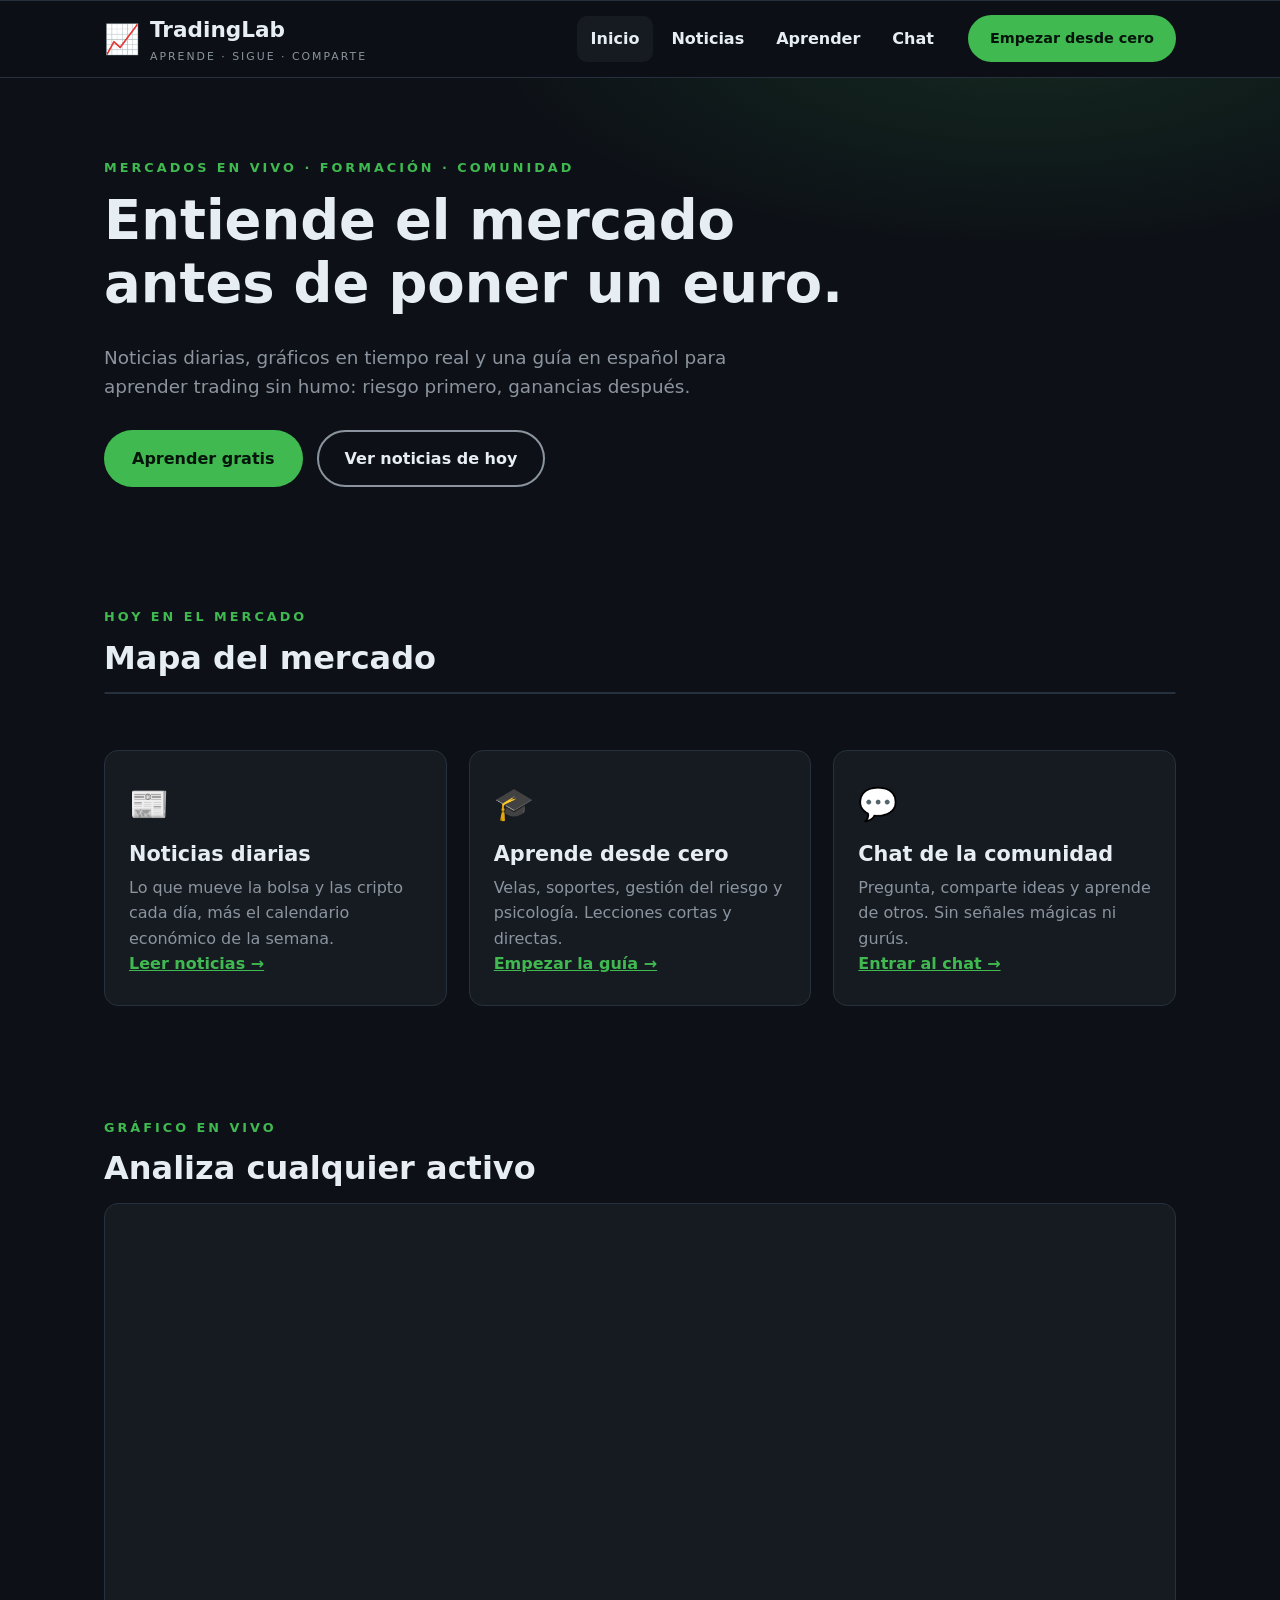
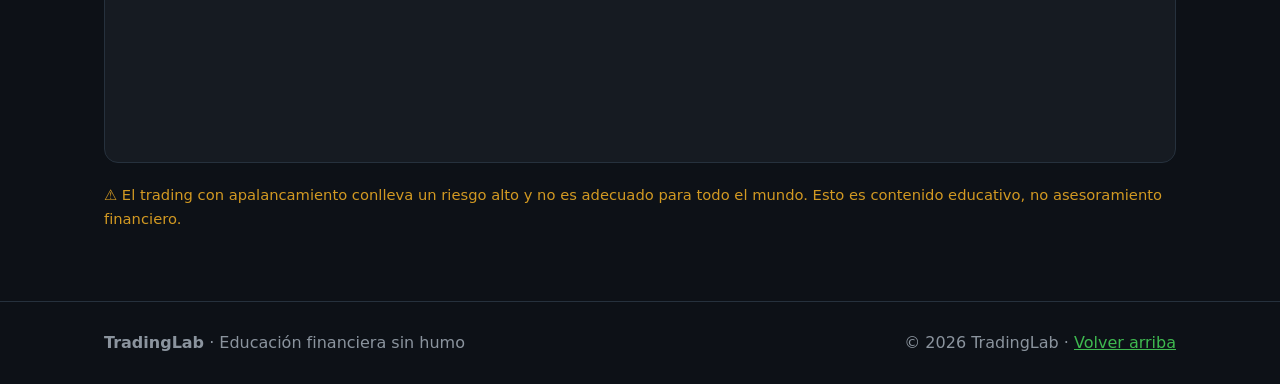
==== index.html @ 39060b46 "TradingLab v1: inicio, noticias, aprender, chat" ====
<!DOCTYPE html>
<html lang="es">
<head>
  <meta charset="UTF-8" />
  <meta name="viewport" content="width=device-width, initial-scale=1.0" />
  <title>TradingLab — Aprende y sigue el mercado</title>
  <meta name="description" content="TradingLab: noticias diarias del mercado, formación para aprender trading desde cero y comunidad." />
  <link rel="stylesheet" href="styles.css" />
</head>
<body>
  <div class="tape">
    <script src="https://s3.tradingview.com/external-embedding/embed-widget-ticker-tape.js" async>
    {"symbols":[{"proName":"BME:IBEX","title":"IBEX 35"},{"proName":"NASDAQ:SPX","title":"S&P 500"},{"proName":"NASDAQ:NDX","title":"Nasdaq 100"},{"proName":"EURONEXT:PX1","title":"CAC 40"},{"proName":"XETR:DAX","title":"DAX"},{"proName":"BINANCE:BTCUSDT","title":"Bitcoin"},{"proName":"BINANCE:ETHUSDT","title":"Ethereum"},{"proName":"FX:EURUSD","title":"EUR/USD"}],"colorTheme":"dark","isTransparent":true,"displayMode":"adaptive","locale":"es"}
    </script>
  </div>

  <header class="site-header" id="top">
    <div class="wrap header-inner">
      <a class="brand" href="index.html" aria-label="TradingLab, inicio">
        <span class="brand-mark" aria-hidden="true">📈</span>
        <span>TradingLab <small>aprende · sigue · comparte</small></span>
      </a>
      <nav class="main-nav" aria-label="Navegación principal">
        <button class="nav-toggle" aria-expanded="false" aria-controls="nav-list" aria-label="Abrir menú">☰</button>
        <ul id="nav-list">
          <li><a href="index.html" aria-current="page">Inicio</a></li>
          <li><a href="noticias.html">Noticias</a></li>
          <li><a href="aprender.html">Aprender</a></li>
          <li><a href="chat.html">Chat</a></li>
        </ul>
      </nav>
      <a class="btn btn-primary header-cta" href="aprender.html">Empezar desde cero</a>
    </div>
  </header>

  <main>
    <section class="hero">
      <div class="wrap">
        <p class="kicker">Mercados en vivo · Formación · Comunidad</p>
        <h1>Entiende el mercado<br />antes de poner un euro.</h1>
        <p class="lede">Noticias diarias, gráficos en tiempo real y una guía en español para aprender trading sin humo: riesgo primero, ganancias después.</p>
        <div class="hero-actions">
          <a class="btn btn-primary" href="aprender.html">Aprender gratis</a>
          <a class="btn btn-ghost" href="noticias.html">Ver noticias de hoy</a>
        </div>
      </div>
    </section>

    <section>
      <div class="wrap">
        <p class="kicker">Hoy en el mercado</p>
        <h2>Mapa del mercado</h2>
        <div class="widget">
          <script src="https://s3.tradingview.com/external-embedding/embed-widget-market-overview.js" async>
          {"colorTheme":"dark","showChart":true,"locale":"es","width":"100%","height":"520","tabs":[{"title":"Acciones","symbols":[{"s":"BME:SAN"},{"s":"BME:BBVA"},{"s":"BME:IBE"},{"s":"NASDAQ:AAPL"},{"s":"NASDAQ:NVDA"},{"s":"NASDAQ:TSLA"}]},{"title":"Cripto","symbols":[{"s":"BINANCE:BTCUSDT"},{"s":"BINANCE:ETHUSDT"},{"s":"BINANCE:SOLUSDT"}]},{"title":"Divisas","symbols":[{"s":"FX:EURUSD"},{"s":"FX:GBPUSD"},{"s":"FX:USDJPY"}]}]}
          </script>
        </div>
      </div>
    </section>

    <section class="cards-section">
      <div class="wrap cards-3">
        <article class="card">
          <div class="card-ico" aria-hidden="true">📰</div>
          <h2>Noticias diarias</h2>
          <p>Lo que mueve la bolsa y las cripto cada día, más el calendario económico de la semana.</p>
          <p><a class="card-link" href="noticias.html">Leer noticias →</a></p>
        </article>
        <article class="card">
          <div class="card-ico" aria-hidden="true">🎓</div>
          <h2>Aprende desde cero</h2>
          <p>Velas, soportes, gestión del riesgo y psicología. Lecciones cortas y directas.</p>
          <p><a class="card-link" href="aprender.html">Empezar la guía →</a></p>
        </article>
        <article class="card">
          <div class="card-ico" aria-hidden="true">💬</div>
          <h2>Chat de la comunidad</h2>
          <p>Pregunta, comparte ideas y aprende de otros. Sin señales mágicas ni gurús.</p>
          <p><a class="card-link" href="chat.html">Entrar al chat →</a></p>
        </article>
      </div>
    </section>

    <section>
      <div class="wrap">
        <p class="kicker">Gráfico en vivo</p>
        <h2>Analiza cualquier activo</h2>
        <div class="widget widget-tall">
          <script src="https://s3.tradingview.com/external-embedding/embed-widget-advanced-chart.js" async>
          {"symbol":"BME:IBEX","theme":"dark","style":"1","locale":"es","allow_symbol_change":true,"support_host":"https://www.tradingview.com"}
          </script>
        </div>
        <p class="risk">⚠️ El trading con apalancamiento conlleva un riesgo alto y no es adecuado para todo el mundo. Esto es contenido educativo, no asesoramiento financiero.</p>
      </div>
    </section>
  </main>

  <footer class="site-footer">
    <div class="wrap footer-inner">
      <p><strong>TradingLab</strong> · Educación financiera sin humo</p>
      <p class="legal">© <span id="year">2026</span> TradingLab · <a href="#top">Volver arriba</a></p>
    </div>
  </footer>

  <script src="app.js" defer></script>
</body>
</html>
---- styles.css ----
/* TradingLab — tema oscuro */
:root {
  --bg: #0d1117;
  --bg-soft: #161b22;
  --card: #161b22;
  --line: #26313d;
  --text: #e6edf3;
  --muted: #8b949e;
  --green: #3fb950;
  --red: #f85149;
  --accent: #58a6ff;
  --gold: #d29922;
  --radius: 14px;
  --font-ui: system-ui, -apple-system, "Segoe UI", sans-serif;
}

* { box-sizing: border-box; }
html { scroll-behavior: smooth; }
body { margin: 0; font-family: var(--font-ui); background: var(--bg); color: var(--text); line-height: 1.6; }
h1, h2 { line-height: 1.15; margin: 0 0 0.5em; }
h1 { font-size: clamp(2rem, 5.5vw, 3.4rem); }
h2 { font-size: clamp(1.4rem, 3.5vw, 2rem); }

.wrap { max-width: 1120px; margin: 0 auto; padding: 0 24px; }
section { padding: 56px 0; }
.tape { border-bottom: 1px solid var(--line); }

.kicker { text-transform: uppercase; letter-spacing: 3px; font-size: 0.8rem; color: var(--green); font-weight: 700; margin: 0 0 12px; }
.lede { font-size: 1.15rem; color: var(--muted); max-width: 36em; }

/* Header */
.site-header { position: sticky; top: 0; z-index: 50; background: rgba(13, 17, 23, 0.96); border-bottom: 1px solid var(--line); }
.header-inner { display: flex; align-items: center; gap: 20px; padding-top: 12px; padding-bottom: 12px; }
.brand { display: flex; align-items: center; gap: 10px; text-decoration: none; color: var(--text); font-size: 1.35rem; font-weight: 800; }
.brand small { display: block; font-size: 0.68rem; letter-spacing: 2px; text-transform: uppercase; color: var(--muted); font-weight: 400; }
.brand-mark { font-size: 1.8rem; }
.main-nav { margin-left: auto; }
.main-nav ul { display: flex; gap: 4px; list-style: none; margin: 0; padding: 0; }
.main-nav a { display: block; padding: 10px 14px; border-radius: 10px; text-decoration: none; color: var(--text); font-weight: 600; }
.main-nav a:hover, .main-nav a[aria-current="page"] { background: var(--bg-soft); }
.nav-toggle { display: none; font-size: 1.5rem; background: none; border: 1px solid var(--line); border-radius: 10px; padding: 6px 12px; cursor: pointer; color: var(--text); }

/* Buttons */
.btn { display: inline-block; padding: 14px 26px; border-radius: 999px; font-weight: 700; text-decoration: none; border: 2px solid transparent; cursor: pointer; font-size: 1rem; }
.btn-primary { background: var(--green); color: #04140a; }
.btn-primary:hover { filter: brightness(1.1); }
.btn-ghost { border-color: var(--muted); color: var(--text); }
.btn-ghost:hover { border-color: var(--text); }
.header-cta { padding: 10px 20px; font-size: 0.9rem; }

/* Hero */
.hero { padding: 80px 0 64px; background: radial-gradient(900px 380px at 80% -60px, rgba(63, 185, 80, 0.15), transparent 60%), var(--bg); }
.hero-actions { display: flex; gap: 14px; flex-wrap: wrap; margin-top: 28px; }

/* Cards */
.cards-section { padding-top: 0; }
.cards-3 { display: grid; grid-template-columns: repeat(3, 1fr); gap: 22px; }
.card { background: var(--card); border: 1px solid var(--line); border-radius: var(--radius); padding: 28px 24px; }
.card h2 { font-size: 1.3rem; margin: 12px 0 8px; }
.card p { margin: 0; color: var(--muted); }
.card-ico { font-size: 2rem; }
.card-link { color: var(--green); font-weight: 700; }

/* Widgets */
.widget { border: 1px solid var(--line); border-radius: var(--radius); overflow: hidden; background: var(--bg-soft); }
.widget-tall { height: 560px; }
.widget-tall iframe { height: 100% !important; }
.grid-2 { display: grid; grid-template-columns: 1fr 1fr; gap: 32px; align-items: start; }
.tip { margin-top: 18px; background: var(--bg-soft); border: 1px solid var(--line); border-left: 5px solid var(--gold); border-radius: var(--radius); padding: 16px 20px; color: var(--muted); }
.tip a { color: var(--green); font-weight: 700; }
.risk { margin-top: 20px; color: var(--gold); font-size: 0.92rem; }

/* Lessons */
.toc { list-style: none; margin: 24px 0 0; padding: 0; display: grid; gap: 8px; }
.toc a { color: var(--accent); font-weight: 600; text-decoration: none; }
.toc a:hover { text-decoration: underline; }
.lessons { display: grid; gap: 22px; padding-bottom: 56px; }
.lesson { background: var(--card); border: 1px solid var(--line); border-radius: var(--radius); padding: 30px 28px; scroll-margin-top: 90px; }
.lesson h2 { margin-top: 0; }
.lesson ul { margin: 12px 0; padding-left: 20px; }
.lesson li { margin-bottom: 8px; }
.lesson a { color: var(--accent); }
.glossary { display: grid; gap: 10px; margin: 16px 0; }
.glossary div { display: grid; grid-template-columns: 170px 1fr; gap: 12px; padding: 10px 0; border-bottom: 1px dashed var(--line); }
.glossary dt { font-weight: 700; color: var(--green); }
.glossary dd { margin: 0; color: var(--muted); }

/* Chat */
.rules { display: grid; grid-template-columns: 1fr 1fr; gap: 14px; margin: 22px 0 30px; }
.rules div { background: var(--bg-soft); border: 1px solid var(--line); border-radius: var(--radius); padding: 14px 18px; color: var(--muted); }
.chat-box { min-height: 300px; border: 1px solid var(--line); border-radius: var(--radius); padding: 20px; background: var(--bg-soft); }

/* Footer */
.site-footer { border-top: 1px solid var(--line); padding: 28px 0; color: var(--muted); }
.footer-inner { display: flex; justify-content: space-between; gap: 12px; flex-wrap: wrap; }
.footer-inner p { margin: 0; }
.footer-inner a { color: var(--green); }

@media (max-width: 900px) {
  .cards-3, .grid-2, .rules { grid-template-columns: 1fr; }
  .glossary div { grid-template-columns: 1fr; gap: 2px; }
}
@media (max-width: 640px) {
  section { padding: 40px 0; }
  .header-cta { display: none; }
  .nav-toggle { display: block; margin-left: auto; }
  .main-nav ul { display: none; position: absolute; right: 16px; top: 64px; background: var(--bg-soft); border: 1px solid var(--line); border-radius: var(--radius); padding: 10px; flex-direction: column; min-width: 200px; }
  .main-nav ul.is-open { display: flex; }
}
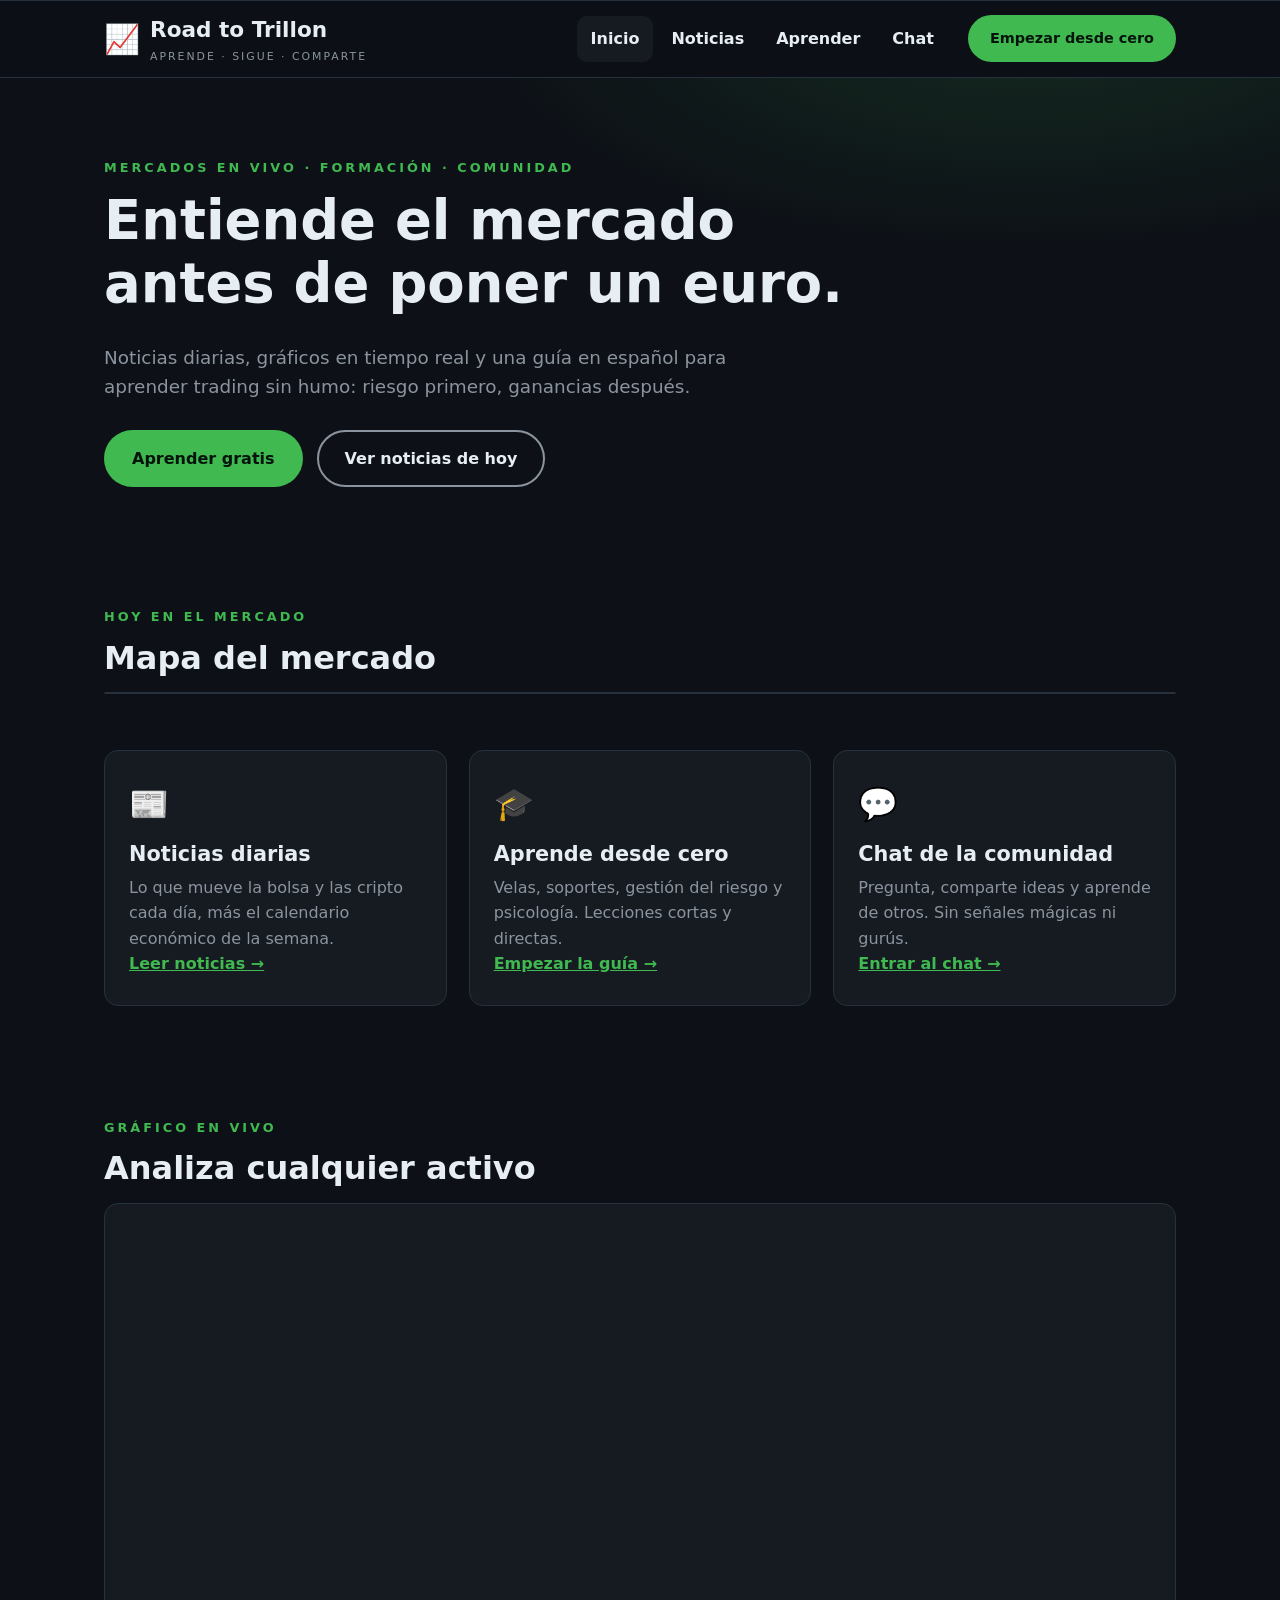
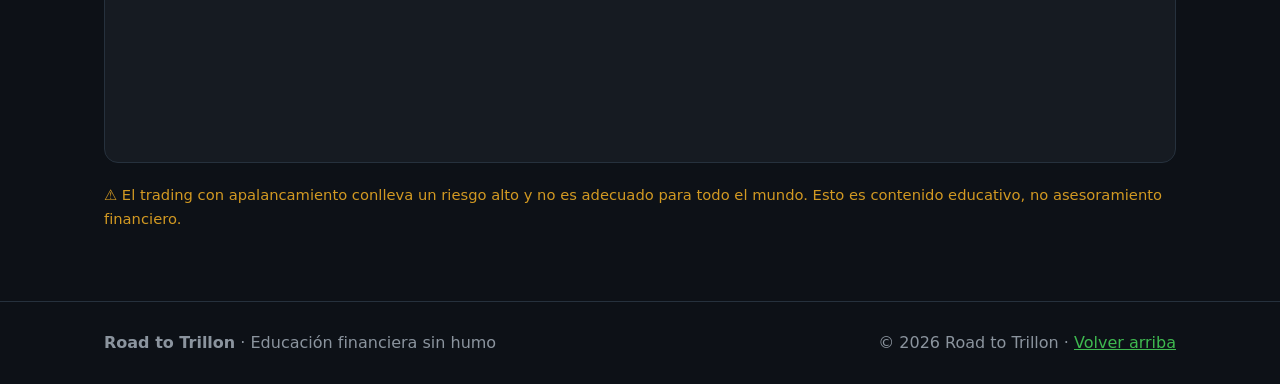
==== commit be61b8bb: "Marca Road to Trillon" ====
--- a/index.html
+++ b/index.html
@@ -3,8 +3,8 @@
 <head>
   <meta charset="UTF-8" />
   <meta name="viewport" content="width=device-width, initial-scale=1.0" />
-  <title>TradingLab — Aprende y sigue el mercado</title>
-  <meta name="description" content="TradingLab: noticias diarias del mercado, formación para aprender trading desde cero y comunidad." />
+  <title>Road to Trillon — Aprende y sigue el mercado</title>
+  <meta name="description" content="Road to Trillon: noticias diarias del mercado, formación para aprender trading desde cero y comunidad." />
   <link rel="stylesheet" href="styles.css" />
 </head>
 <body>
@@ -16,9 +16,9 @@
 
   <header class="site-header" id="top">
     <div class="wrap header-inner">
-      <a class="brand" href="index.html" aria-label="TradingLab, inicio">
+      <a class="brand" href="index.html" aria-label="Road to Trillon, inicio">
         <span class="brand-mark" aria-hidden="true">📈</span>
-        <span>TradingLab <small>aprende · sigue · comparte</small></span>
+        <span>Road to Trillon <small>aprende · sigue · comparte</small></span>
       </a>
       <nav class="main-nav" aria-label="Navegación principal">
         <button class="nav-toggle" aria-expanded="false" aria-controls="nav-list" aria-label="Abrir menú">☰</button>
@@ -97,8 +97,8 @@
 
   <footer class="site-footer">
     <div class="wrap footer-inner">
-      <p><strong>TradingLab</strong> · Educación financiera sin humo</p>
-      <p class="legal">© <span id="year">2026</span> TradingLab · <a href="#top">Volver arriba</a></p>
+      <p><strong>Road to Trillon</strong> · Educación financiera sin humo</p>
+      <p class="legal">© <span id="year">2026</span> Road to Trillon · <a href="#top">Volver arriba</a></p>
     </div>
   </footer>
 
